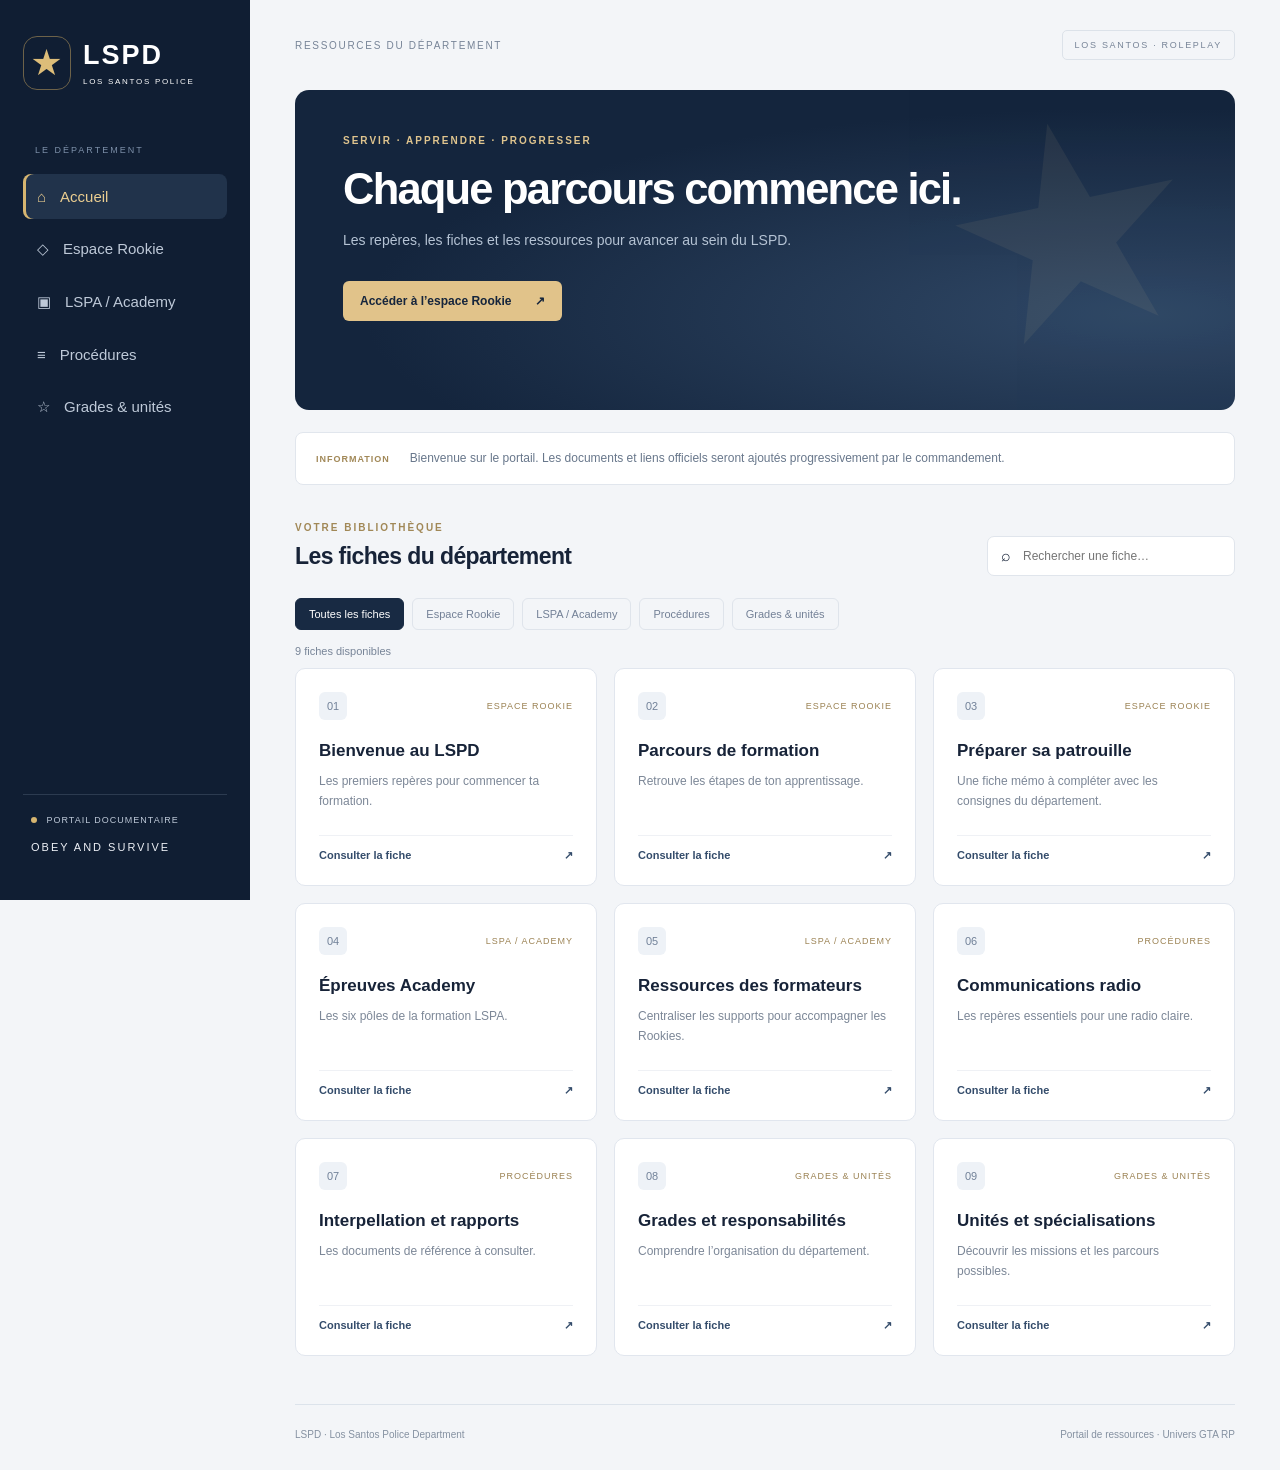
==== index.html @ 69a5a34f "Push start" ====
<!doctype html>
<html lang="fr"><head><meta charset="utf-8"><meta name="viewport" content="width=device-width,initial-scale=1"><meta name="description" content="Portail LSPD : fiches Rookie, formation LSPA et ressources du département."><title>LSPD — Portail de formation</title><link rel="stylesheet" href="style.css"><script defer src="contenu.js"></script><script defer src="app.js"></script></head><body>
<aside><a class="brand" href="#accueil"><span class="crest">★</span><span>LSPD<small>LOS SANTOS POLICE</small></span></a><div class="nav-label">LE DÉPARTEMENT</div><nav aria-label="Navigation principale"><a href="#accueil" data-page="accueil">⌂ <span>Accueil</span></a><a href="#rookie" data-page="rookie">◇ <span>Espace Rookie</span></a><a href="#academy" data-page="academy">▣ <span>LSPA / Academy</span></a><a href="#procedures" data-page="procedures">≡ <span>Procédures</span></a><a href="#unites" data-page="unites">☆ <span>Grades & unités</span></a></nav><div class="aside-bottom"><span class="dot"></span> PORTAIL DOCUMENTAIRE<p>OBEY AND SURVIVE</p></div></aside>
<main><header><span>RESSOURCES DU DÉPARTEMENT</span><span class="tag">LOS SANTOS · ROLEPLAY</span></header><section class="hero"><div class="eyebrow">SERVIR · APPRENDRE · PROGRESSER</div><h1 id="page-title">Chaque parcours<br>commence ici.</h1><p id="page-description">Les repères, les fiches et les ressources pour avancer au sein du LSPD.</p><a class="primary" id="hero-link" href="#rookie">Accéder à l’espace Rookie <span>↗</span></a><div class="hero-mark" aria-hidden="true">★</div></section>
<div class="notice"><span>INFORMATION</span><p id="announcement"></p></div><section class="library"><div class="section-head"><div><div class="eyebrow">VOTRE BIBLIOTHÈQUE</div><h2 id="section-title">Les fiches du département</h2></div><label class="search"><span aria-hidden="true">⌕</span><input id="search" type="search" placeholder="Rechercher une fiche…" aria-label="Rechercher une fiche"></label></div><div id="filters" class="filters" aria-label="Catégories"></div><p id="result-count" class="count" aria-live="polite"></p><div id="cards" class="cards"></div></section><footer>LSPD · Los Santos Police Department <span>Portail de ressources · Univers GTA RP</span></footer></main>
<dialog id="detail"><div class="dialog-top"><span class="eyebrow" id="detail-category"></span><button id="close" aria-label="Fermer la fiche">✕</button></div><h2 id="detail-title"></h2><p id="detail-description"></p><h3>Repères</h3><ul id="detail-points"></ul><h3>Documents & liens</h3><div id="detail-links"></div><p class="fine">Les consignes et documents validés par le commandement font référence.</p></dialog></body></html>
---- style.css ----
*{box-sizing:border-box}body{margin:0;background:#f3f5f8;color:#172338;font-family:Inter,Segoe UI,Arial,sans-serif}a{color:inherit;text-decoration:none}button,input{font:inherit}aside{position:fixed;inset:0 auto 0 0;width:250px;background:#101e33;color:#bec9d8;padding:36px 23px;display:flex;flex-direction:column}.brand{display:flex;align-items:center;gap:12px;font-size:27px;color:white;font-weight:800;letter-spacing:2px}.crest{display:grid;place-items:center;color:#ddbd79;border:1px solid #6d6249;border-radius:14px;width:48px;height:54px;font-size:31px}.brand small{display:block;font-size:8px;margin-top:6px;letter-spacing:1.7px;font-weight:500}.nav-label{font-size:9px;letter-spacing:2px;color:#7d90a9;margin:55px 12px 19px}nav{display:grid;gap:7px}nav a{padding:14px;border-radius:8px;display:flex;gap:14px;font-size:15px}nav a:hover{background:#1a2e47}nav a.active{color:#ebce90;background:#21334b;box-shadow:inset 3px 0 #d6b570}.aside-bottom{margin-top:auto;font-size:9px;letter-spacing:1px;padding:20px 8px 0;border-top:1px solid #2c3b50}.dot{display:inline-block;width:6px;height:6px;border-radius:50%;background:#d6b570;margin-right:6px}.aside-bottom p{font-size:11px;letter-spacing:2px;color:#edf0f6;margin-top:16px}main{margin-left:250px;padding:0 45px;max-width:1600px}header{display:flex;justify-content:space-between;align-items:center;min-height:90px;font-size:10px;letter-spacing:1.7px;color:#778497}.tag{padding:9px 12px;border:1px solid #dce2e9;border-radius:5px;font-size:9px}.hero{position:relative;overflow:hidden;padding:45px 48px;border-radius:14px;color:white;background:radial-gradient(ellipse at 90% 70%,#304866 0,transparent 65%),#14253d;min-height:320px}.eyebrow{font-size:10px;letter-spacing:2px;font-weight:700;color:#a18857}.hero .eyebrow{color:#dfc48e}h1{font-size:clamp(32px,3.4vw,51px);letter-spacing:-1.8px;line-height:1.12;margin:19px 0 15px;position:relative;z-index:1}.hero p{color:#b5c3d4;max-width:520px;font-size:14px;line-height:1.7;position:relative;z-index:1}.primary{display:inline-flex;gap:24px;background:#e1c38a;color:#15253c;padding:13px 17px;border-radius:6px;font-size:12px;font-weight:700;margin-top:14px;position:relative;z-index:1}.hero-mark{position:absolute;right:35px;top:-28px;color:#dfc48e;font-size:290px;opacity:.07;transform:rotate(-12deg)}.notice{display:flex;gap:20px;align-items:center;border:1px solid #e1e6ed;background:white;border-radius:8px;margin-top:22px;padding:16px 20px}.notice span{font-size:9px;font-weight:800;color:#a18857;letter-spacing:1px}.notice p{font-size:12px;color:#68778b;margin:0;line-height:1.6}.library{margin:37px 0 48px}.section-head{display:flex;justify-content:space-between;gap:20px;align-items:center}h2{font-size:23px;letter-spacing:-.6px;margin:10px 0 20px}.search{display:flex;gap:10px;background:white;border:1px solid #e0e5ec;border-radius:7px;padding:10px 13px}.search input{border:0;outline:none;background:none;width:200px;font-size:12px}.filters{display:flex;gap:8px;flex-wrap:wrap;margin:8px 0 15px}.filters button{border:1px solid #dfe4eb;color:#738096;border-radius:6px;padding:9px 13px;background:transparent;font-size:11px;cursor:pointer}.filters button.selected{background:#182a43;border-color:#182a43;color:white}.count{font-size:11px;color:#778497}.cards{display:grid;grid-template-columns:repeat(3,minmax(0,1fr));gap:17px}.card{background:white;border:1px solid #e1e6ee;border-radius:10px;padding:23px;display:flex;flex-direction:column;min-height:218px;transition:transform .15s,box-shadow .15s}.card:hover{transform:translateY(-3px);box-shadow:0 8px 22px #14253d0a}.card-top{display:flex;align-items:center;justify-content:space-between}.number{background:#eef2f7;color:#718198;font-size:11px;padding:8px;border-radius:6px}.category{font-size:9px;color:#9b8253;letter-spacing:1px;text-transform:uppercase}.card h3{font-size:17px;line-height:1.4;margin:19px 0 8px}.card p{font-size:12px;color:#7c8797;line-height:1.7;margin:0 0 20px}.card button{margin-top:auto;align-self:stretch;text-align:left;border:0;border-top:1px solid #eff1f5;padding:13px 0 0;background:none;color:#344c6b;font-size:11px;font-weight:700;cursor:pointer}.card button span{float:right}footer{border-top:1px solid #dce3eb;padding:24px 0 30px;display:flex;justify-content:space-between;font-size:10px;color:#8591a1}dialog{width:min(620px,calc(100% - 30px));border:1px solid #dde3eb;border-radius:14px;padding:30px;color:#172338;max-height:85vh}dialog::backdrop{background:#0c182dbb;backdrop-filter:blur(4px)}.dialog-top{display:flex;justify-content:space-between;align-items:center}.dialog-top button{border:0;background:#eef1f6;border-radius:6px;padding:8px 12px;cursor:pointer}dialog h2{font-size:28px;margin:22px 0 10px}dialog p,dialog li{font-size:14px;color:#68778b;line-height:1.8}dialog h3{font-size:11px;letter-spacing:1.3px;text-transform:uppercase;margin-top:28px}dialog li{padding-bottom:6px}.resource{display:block;background:#edf2f8;padding:14px;border-radius:6px;color:#25486b;font-size:13px;margin:8px 0}.fine{border-top:1px solid #e1e6ee;padding-top:18px;font-size:11px!important}.empty{font-size:13px;color:#758399;border:1px dashed #d3dbe5;padding:17px;border-radius:6px}:focus-visible{outline:3px solid #bd9651;outline-offset:4px}@media(min-width:1500px){main{padding:0 65px}.hero{min-height:350px}}@media(max-width:1100px){aside{width:210px;padding:30px 15px}main{margin-left:210px;padding:0 25px}.cards{grid-template-columns:repeat(2,minmax(0,1fr))}.section-head{align-items:flex-start;flex-direction:column}.hero{padding:35px}}@media(max-width:650px){aside{position:relative;width:100%;padding:18px}.brand{font-size:22px}.crest{width:36px;height:39px;font-size:24px}.nav-label,.aside-bottom{display:none}nav{display:flex;overflow:auto;margin-top:18px;gap:5px}nav a{white-space:nowrap;font-size:11px;padding:10px;gap:5px}main{margin:0;padding:0 18px}header{min-height:64px;font-size:8px}.tag{font-size:7px}.hero{padding:28px 24px}.hero-mark{right:-75px}.cards{grid-template-columns:1fr}.notice{align-items:flex-start;gap:12px}.notice p{font-size:11px}.search{width:100%}.search input{width:100%}footer{gap:14px;flex-direction:column}.library{margin-top:30px}}
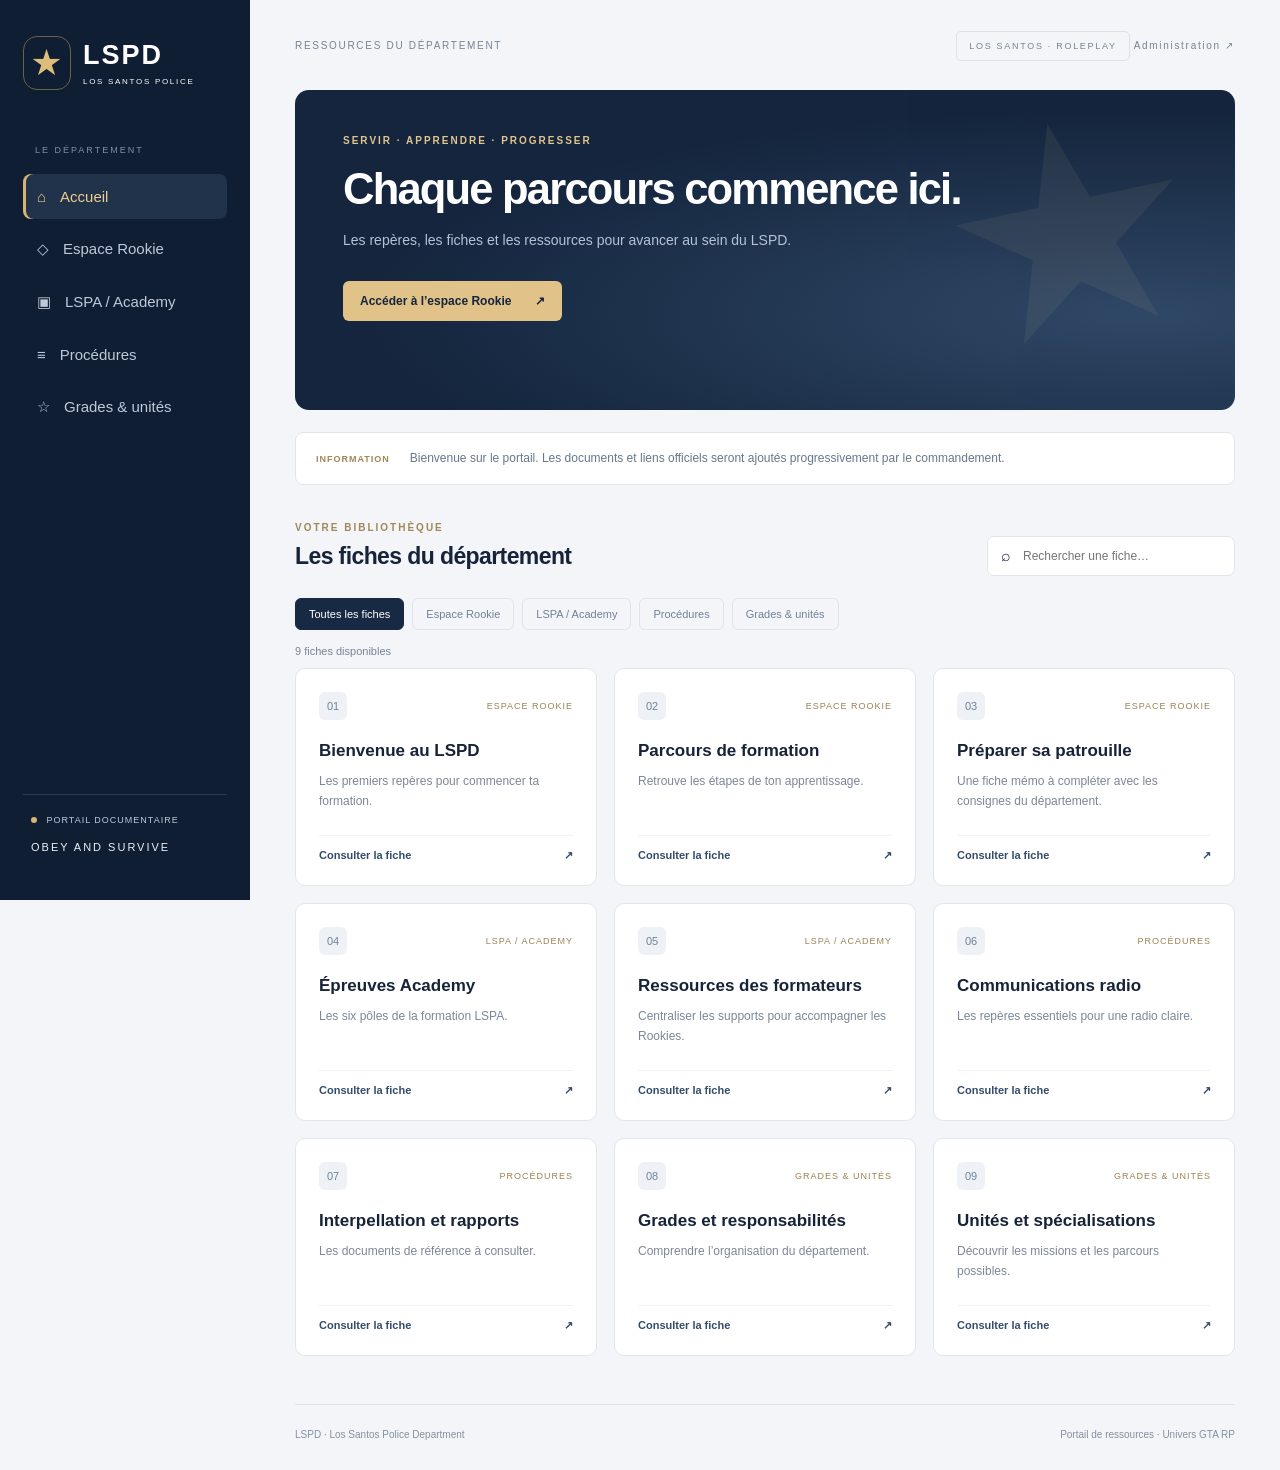
==== commit 7bc92702: "Deuxième push" ====
--- a/index.html
+++ b/index.html
@@ -1,6 +1,6 @@
 <!doctype html>
 <html lang="fr"><head><meta charset="utf-8"><meta name="viewport" content="width=device-width,initial-scale=1"><meta name="description" content="Portail LSPD : fiches Rookie, formation LSPA et ressources du département."><title>LSPD — Portail de formation</title><link rel="stylesheet" href="style.css"><script defer src="contenu.js"></script><script defer src="app.js"></script></head><body>
 <aside><a class="brand" href="#accueil"><span class="crest">★</span><span>LSPD<small>LOS SANTOS POLICE</small></span></a><div class="nav-label">LE DÉPARTEMENT</div><nav aria-label="Navigation principale"><a href="#accueil" data-page="accueil">⌂ <span>Accueil</span></a><a href="#rookie" data-page="rookie">◇ <span>Espace Rookie</span></a><a href="#academy" data-page="academy">▣ <span>LSPA / Academy</span></a><a href="#procedures" data-page="procedures">≡ <span>Procédures</span></a><a href="#unites" data-page="unites">☆ <span>Grades & unités</span></a></nav><div class="aside-bottom"><span class="dot"></span> PORTAIL DOCUMENTAIRE<p>OBEY AND SURVIVE</p></div></aside>
-<main><header><span>RESSOURCES DU DÉPARTEMENT</span><span class="tag">LOS SANTOS · ROLEPLAY</span></header><section class="hero"><div class="eyebrow">SERVIR · APPRENDRE · PROGRESSER</div><h1 id="page-title">Chaque parcours<br>commence ici.</h1><p id="page-description">Les repères, les fiches et les ressources pour avancer au sein du LSPD.</p><a class="primary" id="hero-link" href="#rookie">Accéder à l’espace Rookie <span>↗</span></a><div class="hero-mark" aria-hidden="true">★</div></section>
+<main><header><span>RESSOURCES DU DÉPARTEMENT</span><div><span class="tag">LOS SANTOS · ROLEPLAY</span> <a class="admin-link" href="admin.html">Administration ↗</a></div></header><section class="hero"><div class="eyebrow">SERVIR · APPRENDRE · PROGRESSER</div><h1 id="page-title">Chaque parcours<br>commence ici.</h1><p id="page-description">Les repères, les fiches et les ressources pour avancer au sein du LSPD.</p><a class="primary" id="hero-link" href="#rookie">Accéder à l’espace Rookie <span>↗</span></a><div class="hero-mark" aria-hidden="true">★</div></section>
 <div class="notice"><span>INFORMATION</span><p id="announcement"></p></div><section class="library"><div class="section-head"><div><div class="eyebrow">VOTRE BIBLIOTHÈQUE</div><h2 id="section-title">Les fiches du département</h2></div><label class="search"><span aria-hidden="true">⌕</span><input id="search" type="search" placeholder="Rechercher une fiche…" aria-label="Rechercher une fiche"></label></div><div id="filters" class="filters" aria-label="Catégories"></div><p id="result-count" class="count" aria-live="polite"></p><div id="cards" class="cards"></div></section><footer>LSPD · Los Santos Police Department <span>Portail de ressources · Univers GTA RP</span></footer></main>
 <dialog id="detail"><div class="dialog-top"><span class="eyebrow" id="detail-category"></span><button id="close" aria-label="Fermer la fiche">✕</button></div><h2 id="detail-title"></h2><p id="detail-description"></p><h3>Repères</h3><ul id="detail-points"></ul><h3>Documents & liens</h3><div id="detail-links"></div><p class="fine">Les consignes et documents validés par le commandement font référence.</p></dialog></body></html>
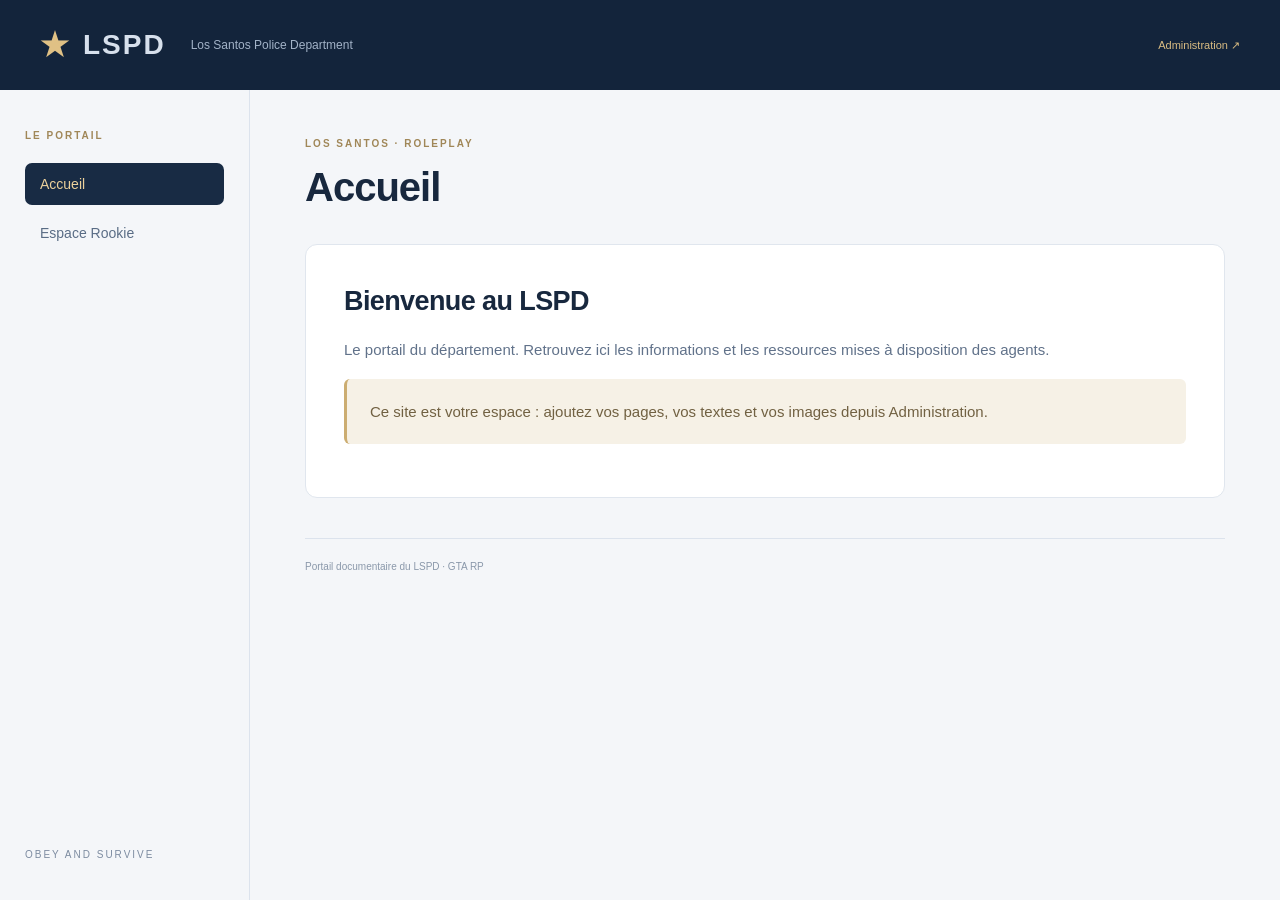
==== commit 170fa59b: "Nouvelle version" ====
--- a/index.html
+++ b/index.html
@@ -1,6 +1 @@
-<!doctype html>
-<html lang="fr"><head><meta charset="utf-8"><meta name="viewport" content="width=device-width,initial-scale=1"><meta name="description" content="Portail LSPD : fiches Rookie, formation LSPA et ressources du département."><title>LSPD — Portail de formation</title><link rel="stylesheet" href="style.css"><script defer src="contenu.js"></script><script defer src="app.js"></script></head><body>
-<aside><a class="brand" href="#accueil"><span class="crest">★</span><span>LSPD<small>LOS SANTOS POLICE</small></span></a><div class="nav-label">LE DÉPARTEMENT</div><nav aria-label="Navigation principale"><a href="#accueil" data-page="accueil">⌂ <span>Accueil</span></a><a href="#rookie" data-page="rookie">◇ <span>Espace Rookie</span></a><a href="#academy" data-page="academy">▣ <span>LSPA / Academy</span></a><a href="#procedures" data-page="procedures">≡ <span>Procédures</span></a><a href="#unites" data-page="unites">☆ <span>Grades & unités</span></a></nav><div class="aside-bottom"><span class="dot"></span> PORTAIL DOCUMENTAIRE<p>OBEY AND SURVIVE</p></div></aside>
-<main><header><span>RESSOURCES DU DÉPARTEMENT</span><div><span class="tag">LOS SANTOS · ROLEPLAY</span> <a class="admin-link" href="admin.html">Administration ↗</a></div></header><section class="hero"><div class="eyebrow">SERVIR · APPRENDRE · PROGRESSER</div><h1 id="page-title">Chaque parcours<br>commence ici.</h1><p id="page-description">Les repères, les fiches et les ressources pour avancer au sein du LSPD.</p><a class="primary" id="hero-link" href="#rookie">Accéder à l’espace Rookie <span>↗</span></a><div class="hero-mark" aria-hidden="true">★</div></section>
-<div class="notice"><span>INFORMATION</span><p id="announcement"></p></div><section class="library"><div class="section-head"><div><div class="eyebrow">VOTRE BIBLIOTHÈQUE</div><h2 id="section-title">Les fiches du département</h2></div><label class="search"><span aria-hidden="true">⌕</span><input id="search" type="search" placeholder="Rechercher une fiche…" aria-label="Rechercher une fiche"></label></div><div id="filters" class="filters" aria-label="Catégories"></div><p id="result-count" class="count" aria-live="polite"></p><div id="cards" class="cards"></div></section><footer>LSPD · Los Santos Police Department <span>Portail de ressources · Univers GTA RP</span></footer></main>
-<dialog id="detail"><div class="dialog-top"><span class="eyebrow" id="detail-category"></span><button id="close" aria-label="Fermer la fiche">✕</button></div><h2 id="detail-title"></h2><p id="detail-description"></p><h3>Repères</h3><ul id="detail-points"></ul><h3>Documents & liens</h3><div id="detail-links"></div><p class="fine">Les consignes et documents validés par le commandement font référence.</p></dialog></body></html>+<!doctype html><html lang="fr"><head><meta charset="utf-8"><meta name="viewport" content="width=device-width,initial-scale=1"><title>LSPD — Portail</title><link rel="stylesheet" href="site.css"><script defer src="site-default.js"></script><script defer src="render.js"></script><script defer src="public.js"></script></head><body><header class="topbar"><a class="brand" href="#accueil"><span class="badge">★</span><span id="brand">LSPD</span></a><span id="subtitle"></span><a class="admin-access" href="admin.html">Administration ↗</a></header><div class="layout"><aside><span class="eyebrow">LE PORTAIL</span><nav id="navigation" aria-label="Pages du portail"></nav><div class="motto" id="motto"></div></aside><main><div class="eyebrow">LOS SANTOS · ROLEPLAY</div><h1 id="page-title"></h1><div id="page-content" class="content"></div><footer>Portail documentaire du LSPD · GTA RP</footer></main></div></body></html>
--- a/site.css
+++ b/site.css
@@ -0,0 +1 @@
+*{box-sizing:border-box}body{margin:0;background:#f4f6f9;color:#18283e;font-family:Segoe UI,Arial,sans-serif}a{color:inherit}button,input,textarea,select{font:inherit}button{cursor:pointer}button:disabled{opacity:.55;cursor:wait}:focus-visible{outline:3px solid #c6a465;outline-offset:3px}.topbar{background:#13243b;color:#d7e0ec;display:flex;align-items:center;gap:25px;padding:22px 40px;min-height:90px}.brand{display:flex;align-items:center;gap:12px;font-size:28px;font-weight:800;letter-spacing:2px;text-decoration:none}.badge{color:#e0c185;font-size:32px}.topbar>span{font-size:12px;color:#a3b3c8}.admin-access{margin-left:auto;font-size:11px;text-decoration:none;color:#d9bc82}.layout{max-width:1400px;margin:auto;display:grid;grid-template-columns:250px 1fr;min-height:calc(100vh - 90px)}aside{padding:40px 25px;border-right:1px solid #dce3ed;display:flex;flex-direction:column}.eyebrow{font-size:10px;letter-spacing:2px;color:#a08758;font-weight:700}nav{display:grid;gap:7px;margin-top:22px}nav a{padding:13px 15px;font-size:14px;text-decoration:none;border-radius:7px;color:#596c85;overflow-wrap:anywhere}nav a.active{background:#182b44;color:#ecd19b}.motto{margin-top:auto;padding-top:50px;color:#7c8ba0;font-size:10px;letter-spacing:2px}main{padding:48px 55px;min-width:0}h1{font-size:40px;letter-spacing:-1px;margin:16px 0 34px;overflow-wrap:anywhere}.content{background:white;border:1px solid #e0e6ee;padding:38px;border-radius:12px;min-height:230px}.content> *:first-child{margin-top:0}.content h2{font-size:27px;line-height:1.4;letter-spacing:-.6px;margin:28px 0 14px;overflow-wrap:anywhere}.content p{color:#61728a;font-size:15px;line-height:1.85;white-space:pre-wrap;overflow-wrap:anywhere}.callout{padding:19px 23px;background:#f6f1e6;border-left:3px solid #ccad71;border-radius:6px;color:#716142!important}.content figure{margin:26px 0}.content img{display:block;max-width:100%;max-height:750px;object-fit:contain;border-radius:8px;margin:auto}.content figcaption{font-size:12px;color:#7a8a9f;text-align:center;margin-top:12px;white-space:pre-wrap;overflow-wrap:anywhere}.resource{display:inline-block;background:#182d49;color:#edd29d;padding:13px 20px;border-radius:6px;text-decoration:none;margin:8px 0;font-size:14px}.content hr{border:0;border-top:1px solid #e1e6ee;margin:30px 0}.empty{color:#8b96a6;font-size:14px}footer{font-size:10px;color:#8a98aa;border-top:1px solid #dce3ed;margin-top:40px;padding-top:22px}@media(max-width:700px){.topbar{padding:18px;gap:12px}.topbar>span{display:none}.layout{display:block}aside{padding:22px 18px;border-right:0;border-bottom:1px solid #dce3ed}nav{display:flex;overflow:auto;margin-top:12px}nav a{white-space:nowrap}.motto{display:none}main{padding:28px 18px}h1{font-size:31px}.content{padding:24px}.content h2{font-size:23px}}
